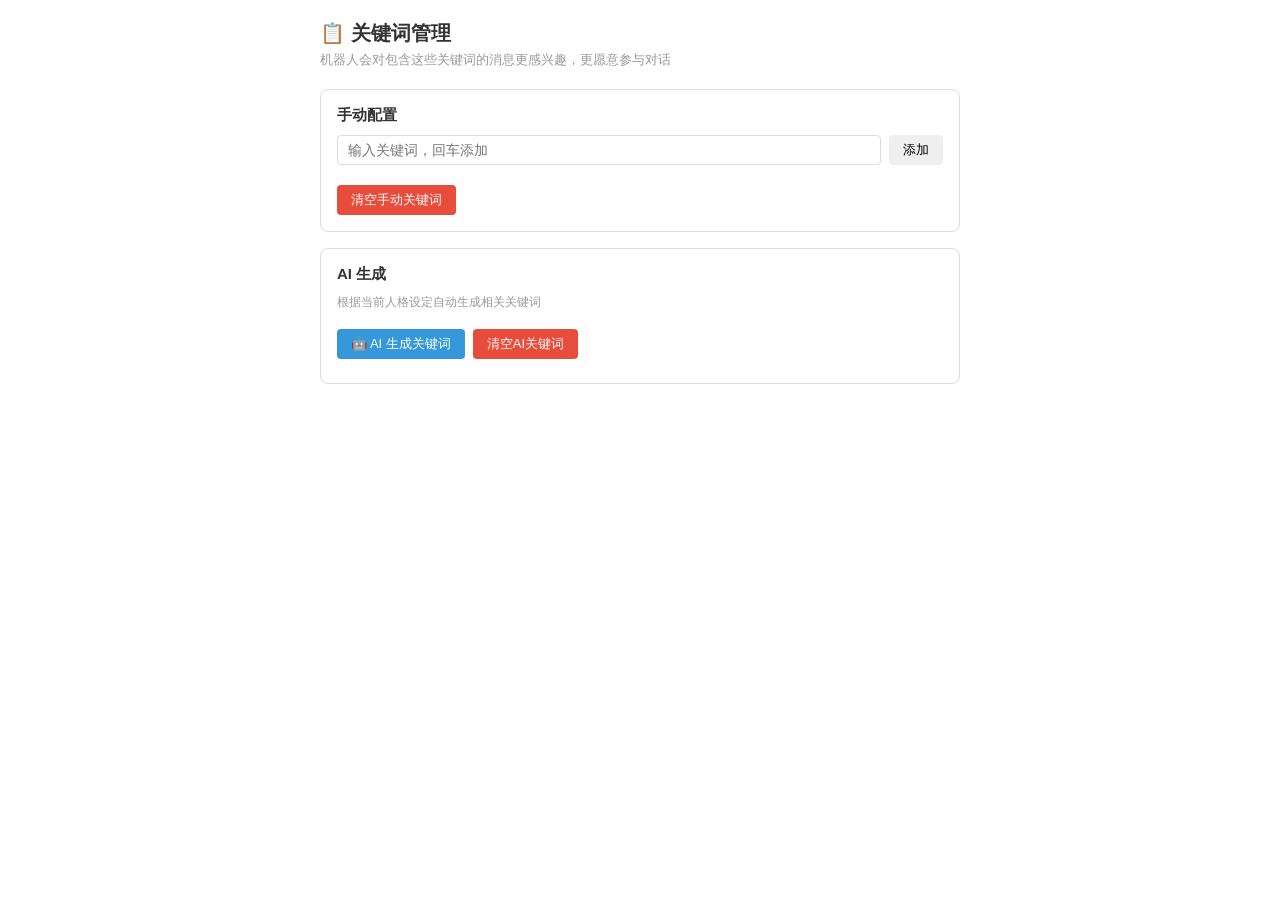
==== pages/keywords/index.html @ 3ef677cf "feat: WebUI关键词管理页面 + API" ====
<!doctype html>
<html lang="zh-CN">
<head>
  <meta charset="utf-8" />
  <title>关键词管理</title>
  <link rel="stylesheet" href="./style.css" />
</head>
<body>
  <div class="container">
    <h2>📋 关键词管理</h2>
    <p class="desc">机器人会对包含这些关键词的消息更感兴趣，更愿意参与对话</p>

    <div class="section">
      <h3>手动配置</h3>
      <div class="input-row">
        <input type="text" id="manualInput" placeholder="输入关键词，回车添加" />
        <button id="addBtn">添加</button>
      </div>
      <div class="tags" id="manualTags"></div>
      <button class="btn-danger" id="clearManual">清空手动关键词</button>
    </div>

    <div class="section">
      <h3>AI 生成</h3>
      <p class="hint">根据当前人格设定自动生成相关关键词</p>
      <div class="tags" id="aiTags"></div>
      <div class="btn-row">
        <button class="btn-primary" id="genBtn">🤖 AI 生成关键词</button>
        <button class="btn-danger" id="clearAi">清空AI关键词</button>
      </div>
      <div id="genStatus" class="status"></div>
    </div>
  </div>
  <script type="module" src="./app.js"></script>
</body>
</html>
---- pages/keywords/style.css ----
:root {
  --bg: #fff;
  --text: #333;
  --border: #ddd;
  --tag-bg: #e8f0fe;
  --tag-ai-bg: #fef3e8;
  --danger: #e74c3c;
  --primary: #3498db;
}

[data-theme="dark"] {
  --bg: #1e1e1e;
  --text: #ccc;
  --border: #444;
  --tag-bg: #2a3a4a;
  --tag-ai-bg: #3a302a;
  --danger: #e74c3c;
  --primary: #5dade2;
}

* { box-sizing: border-box; margin: 0; padding: 0; }

body {
  background: var(--bg);
  color: var(--text);
  font-family: -apple-system, BlinkMacSystemFont, "Segoe UI", Roboto, sans-serif;
  padding: 20px;
}

.container { max-width: 640px; margin: 0 auto; }

h2 { font-size: 20px; margin-bottom: 4px; }
.desc { font-size: 13px; color: #999; margin-bottom: 20px; }

.section {
  border: 1px solid var(--border);
  border-radius: 8px;
  padding: 16px;
  margin-bottom: 16px;
}

.section h3 { font-size: 15px; margin-bottom: 10px; }

.hint { font-size: 12px; color: #999; margin-bottom: 8px; }

.input-row { display: flex; gap: 8px; margin-bottom: 10px; }
.input-row input {
  flex: 1;
  padding: 6px 10px;
  border: 1px solid var(--border);
  border-radius: 4px;
  background: var(--bg);
  color: var(--text);
  font-size: 14px;
}

button {
  padding: 6px 14px;
  border: none;
  border-radius: 4px;
  cursor: pointer;
  font-size: 13px;
}

.btn-primary { background: var(--primary); color: #fff; }
.btn-primary:disabled { opacity: 0.5; cursor: default; }
.btn-danger { background: var(--danger); color: #fff; }

.btn-row { display: flex; gap: 8px; margin-bottom: 8px; }

.tags { display: flex; flex-wrap: wrap; gap: 6px; margin-bottom: 10px; }

.tag {
  display: inline-flex;
  align-items: center;
  gap: 4px;
  padding: 3px 8px;
  border-radius: 12px;
  font-size: 13px;
}

.tag.manual { background: var(--tag-bg); }
.tag.ai { background: var(--tag-ai-bg); }

.tag-del {
  background: none;
  border: none;
  cursor: pointer;
  color: var(--danger);
  font-size: 16px;
  line-height: 1;
  padding: 0 2px;
}

.empty { color: #999; font-size: 13px; }

.status { font-size: 13px; margin-top: 4px; }
.status.success { color: #27ae60; }
.status.error { color: var(--danger); }
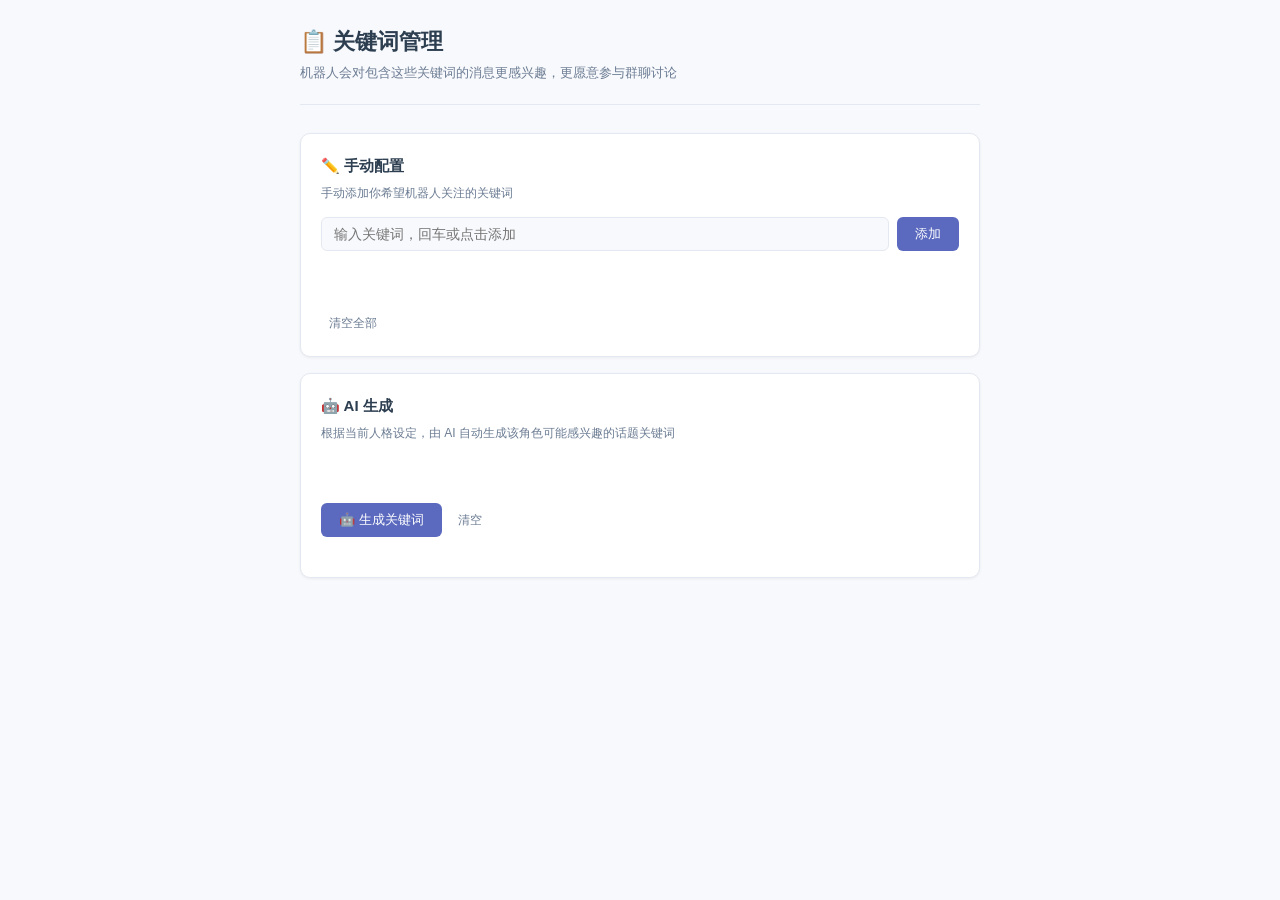
==== commit c90e0c0a: "fix: provider兼容 + UI美化" ====
--- a/pages/keywords/index.html
+++ b/pages/keywords/index.html
@@ -7,26 +7,33 @@
 </head>
 <body>
   <div class="container">
-    <h2>📋 关键词管理</h2>
-    <p class="desc">机器人会对包含这些关键词的消息更感兴趣，更愿意参与对话</p>
+    <div class="header">
+      <h2>📋 关键词管理</h2>
+      <p>机器人会对包含这些关键词的消息更感兴趣，更愿意参与群聊讨论</p>
+    </div>
 
-    <div class="section">
-      <h3>手动配置</h3>
+    <div class="card">
+      <h3>✏️ 手动配置</h3>
+      <p class="hint">手动添加你希望机器人关注的关键词</p>
       <div class="input-row">
-        <input type="text" id="manualInput" placeholder="输入关键词，回车添加" />
-        <button id="addBtn">添加</button>
+        <input type="text" id="manualInput" placeholder="输入关键词，回车或点击添加" />
+        <button class="btn btn-primary" id="addBtn">添加</button>
       </div>
       <div class="tags" id="manualTags"></div>
-      <button class="btn-danger" id="clearManual">清空手动关键词</button>
+      <div class="actions">
+        <button class="btn btn-text" id="clearManual">清空全部</button>
+        <span style="font-size:12px;color:var(--text-secondary)" id="manualCount"></span>
+      </div>
     </div>
 
-    <div class="section">
-      <h3>AI 生成</h3>
-      <p class="hint">根据当前人格设定自动生成相关关键词</p>
+    <div class="card">
+      <h3>🤖 AI 生成</h3>
+      <p class="hint">根据当前人格设定，由 AI 自动生成该角色可能感兴趣的话题关键词</p>
       <div class="tags" id="aiTags"></div>
-      <div class="btn-row">
-        <button class="btn-primary" id="genBtn">🤖 AI 生成关键词</button>
-        <button class="btn-danger" id="clearAi">清空AI关键词</button>
+      <div class="actions">
+        <button class="btn btn-primary" id="genBtn">🤖 生成关键词</button>
+        <button class="btn btn-text" id="clearAi">清空</button>
+        <span style="font-size:12px;color:var(--text-secondary)" id="aiCount"></span>
       </div>
       <div id="genStatus" class="status"></div>
     </div>
--- a/pages/keywords/style.css
+++ b/pages/keywords/style.css
@@ -1,99 +1,171 @@
 :root {
-  --bg: #fff;
-  --text: #333;
-  --border: #ddd;
-  --tag-bg: #e8f0fe;
-  --tag-ai-bg: #fef3e8;
+  --bg: #f8f9fc;
+  --card-bg: #fff;
+  --text: #2c3e50;
+  --text-secondary: #6b7c93;
+  --border: #e4e8f0;
+  --accent: #5b6abf;
+  --accent-hover: #4a56a8;
+  --tag-manual: #ede9fe;
+  --tag-manual-text: #6d28d9;
+  --tag-ai: #fef3c7;
+  --tag-ai-text: #b45309;
   --danger: #e74c3c;
-  --primary: #3498db;
+  --danger-hover: #c0392b;
+  --radius: 10px;
+  --shadow: 0 1px 3px rgba(0,0,0,0.06);
 }
 
 [data-theme="dark"] {
-  --bg: #1e1e1e;
-  --text: #ccc;
-  --border: #444;
-  --tag-bg: #2a3a4a;
-  --tag-ai-bg: #3a302a;
-  --danger: #e74c3c;
-  --primary: #5dade2;
+  --bg: #1a1d2e;
+  --card-bg: #242840;
+  --text: #d0d4e4;
+  --text-secondary: #8b90a8;
+  --border: #353a55;
+  --accent: #7c8aff;
+  --accent-hover: #5f6fe0;
+  --tag-manual: #2d2a4a;
+  --tag-manual-text: #a78bfa;
+  --tag-ai: #3d3020;
+  --tag-ai-text: #f59e0b;
 }
 
 * { box-sizing: border-box; margin: 0; padding: 0; }
-
 body {
   background: var(--bg);
   color: var(--text);
-  font-family: -apple-system, BlinkMacSystemFont, "Segoe UI", Roboto, sans-serif;
-  padding: 20px;
+  font-family: -apple-system, BlinkMacSystemFont, "Segoe UI", "PingFang SC", "Microsoft YaHei", sans-serif;
+  padding: 24px;
+  line-height: 1.6;
 }
 
-.container { max-width: 640px; margin: 0 auto; }
+.container { max-width: 680px; margin: 0 auto; }
 
-h2 { font-size: 20px; margin-bottom: 4px; }
-.desc { font-size: 13px; color: #999; margin-bottom: 20px; }
+.header {
+  margin-bottom: 28px;
+  padding-bottom: 20px;
+  border-bottom: 1px solid var(--border);
+}
+.header h2 { font-size: 22px; font-weight: 600; }
+.header p { font-size: 13px; color: var(--text-secondary); margin-top: 4px; }
 
-.section {
+.card {
+  background: var(--card-bg);
   border: 1px solid var(--border);
-  border-radius: 8px;
-  padding: 16px;
+  border-radius: var(--radius);
+  padding: 20px;
   margin-bottom: 16px;
+  box-shadow: var(--shadow);
+}
+.card h3 {
+  font-size: 15px;
+  font-weight: 600;
+  margin-bottom: 6px;
+}
+.card .hint {
+  font-size: 12px;
+  color: var(--text-secondary);
+  margin-bottom: 14px;
 }
 
-.section h3 { font-size: 15px; margin-bottom: 10px; }
-
-.hint { font-size: 12px; color: #999; margin-bottom: 8px; }
-
-.input-row { display: flex; gap: 8px; margin-bottom: 10px; }
+.input-row { display: flex; gap: 8px; }
 .input-row input {
   flex: 1;
-  padding: 6px 10px;
+  padding: 8px 12px;
   border: 1px solid var(--border);
-  border-radius: 4px;
+  border-radius: 6px;
   background: var(--bg);
   color: var(--text);
   font-size: 14px;
+  outline: none;
+  transition: border-color 0.2s;
 }
+.input-row input:focus { border-color: var(--accent); }
 
-button {
-  padding: 6px 14px;
+.btn {
+  padding: 8px 18px;
   border: none;
-  border-radius: 4px;
+  border-radius: 6px;
   cursor: pointer;
   font-size: 13px;
+  font-weight: 500;
+  transition: all 0.15s;
 }
+.btn-primary { background: var(--accent); color: #fff; }
+.btn-primary:hover { background: var(--accent-hover); }
+.btn-primary:disabled { opacity: 0.45; cursor: not-allowed; }
+.btn-danger { background: none; color: var(--danger); border: 1px solid var(--danger); }
+.btn-danger:hover { background: var(--danger); color: #fff; }
+.btn-text { background: none; color: var(--text-secondary); padding: 4px 8px; font-size: 12px; }
+.btn-text:hover { color: var(--danger); }
 
-.btn-primary { background: var(--primary); color: #fff; }
-.btn-primary:disabled { opacity: 0.5; cursor: default; }
-.btn-danger { background: var(--danger); color: #fff; }
-
-.btn-row { display: flex; gap: 8px; margin-bottom: 8px; }
-
-.tags { display: flex; flex-wrap: wrap; gap: 6px; margin-bottom: 10px; }
+.tags {
+  display: flex;
+  flex-wrap: wrap;
+  gap: 8px;
+  margin: 14px 0;
+  min-height: 32px;
+}
 
 .tag {
   display: inline-flex;
   align-items: center;
-  gap: 4px;
-  padding: 3px 8px;
-  border-radius: 12px;
+  gap: 5px;
+  padding: 5px 12px;
+  border-radius: 20px;
   font-size: 13px;
+  font-weight: 500;
+  animation: fadeIn 0.2s ease;
 }
+@keyframes fadeIn { from { opacity: 0; transform: scale(0.9); } to { opacity: 1; transform: scale(1); } }
 
-.tag.manual { background: var(--tag-bg); }
-.tag.ai { background: var(--tag-ai-bg); }
+.tag.manual { background: var(--tag-manual); color: var(--tag-manual-text); }
+.tag.ai { background: var(--tag-ai); color: var(--tag-ai-text); }
 
 .tag-del {
   background: none;
   border: none;
   cursor: pointer;
-  color: var(--danger);
+  color: inherit;
+  opacity: 0.5;
   font-size: 16px;
   line-height: 1;
   padding: 0 2px;
+  transition: opacity 0.15s;
+}
+.tag-del:hover { opacity: 1; }
+
+.empty {
+  color: var(--text-secondary);
+  font-size: 13px;
+  padding: 4px 0;
+  opacity: 0.7;
 }
 
-.empty { color: #999; font-size: 13px; }
+.actions {
+  display: flex;
+  gap: 8px;
+  align-items: center;
+  margin-top: 4px;
+}
 
-.status { font-size: 13px; margin-top: 4px; }
+.status {
+  font-size: 13px;
+  margin-top: 8px;
+  padding: 6px 0;
+  transition: color 0.2s;
+}
 .status.success { color: #27ae60; }
 .status.error { color: var(--danger); }
+
+.spinner {
+  display: inline-block;
+  width: 14px; height: 14px;
+  border: 2px solid rgba(255,255,255,0.3);
+  border-top-color: #fff;
+  border-radius: 50%;
+  animation: spin 0.6s linear infinite;
+  margin-right: 6px;
+  vertical-align: middle;
+}
+@keyframes spin { to { transform: rotate(360deg); } }
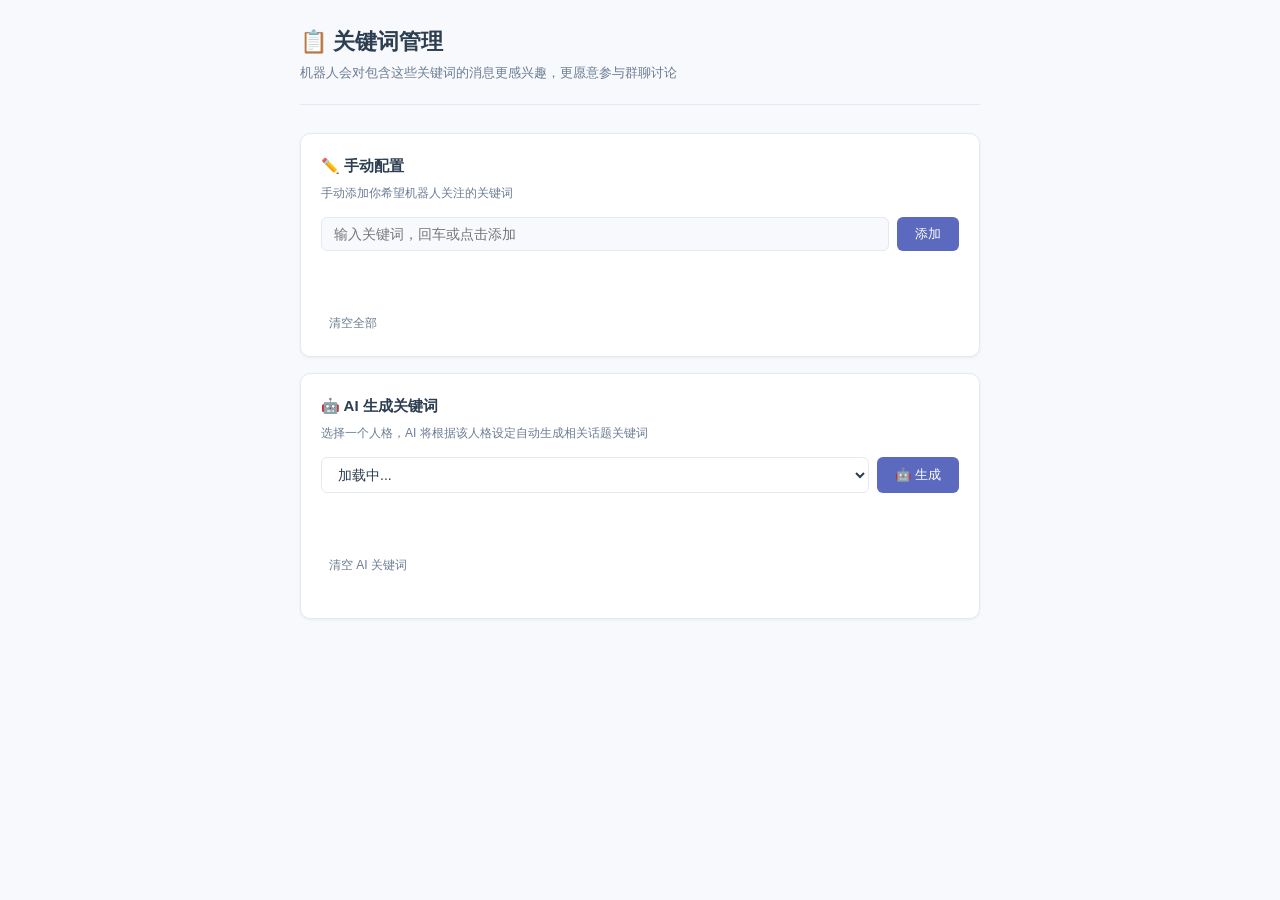
==== commit 3fc47287: "feat: WebUI关键词生成支持选择人格" ====
--- a/pages/keywords/index.html
+++ b/pages/keywords/index.html
@@ -27,12 +27,17 @@
     </div>
 
     <div class="card">
-      <h3>🤖 AI 生成</h3>
-      <p class="hint">根据当前人格设定，由 AI 自动生成该角色可能感兴趣的话题关键词</p>
+      <h3>🤖 AI 生成关键词</h3>
+      <p class="hint">选择一个人格，AI 将根据该人格设定自动生成相关话题关键词</p>
+      <div class="input-row">
+        <select id="personaSelect" style="flex:1">
+          <option value="">加载中...</option>
+        </select>
+        <button class="btn btn-primary" id="genBtn">🤖 生成</button>
+      </div>
       <div class="tags" id="aiTags"></div>
       <div class="actions">
-        <button class="btn btn-primary" id="genBtn">🤖 生成关键词</button>
-        <button class="btn btn-text" id="clearAi">清空</button>
+        <button class="btn btn-text" id="clearAi">清空 AI 关键词</button>
         <span style="font-size:12px;color:var(--text-secondary)" id="aiCount"></span>
       </div>
       <div id="genStatus" class="status"></div>
--- a/pages/keywords/style.css
+++ b/pages/keywords/style.css
@@ -81,6 +81,18 @@
   transition: border-color 0.2s;
 }
 .input-row input:focus { border-color: var(--accent); }
+.input-row select {
+  padding: 8px 12px;
+  border: 1px solid var(--border);
+  border-radius: 6px;
+  background: var(--card-bg);
+  color: var(--text);
+  font-size: 14px;
+  outline: none;
+  cursor: pointer;
+  transition: border-color 0.2s;
+}
+.input-row select:focus { border-color: var(--accent); }
 
 .btn {
   padding: 8px 18px;
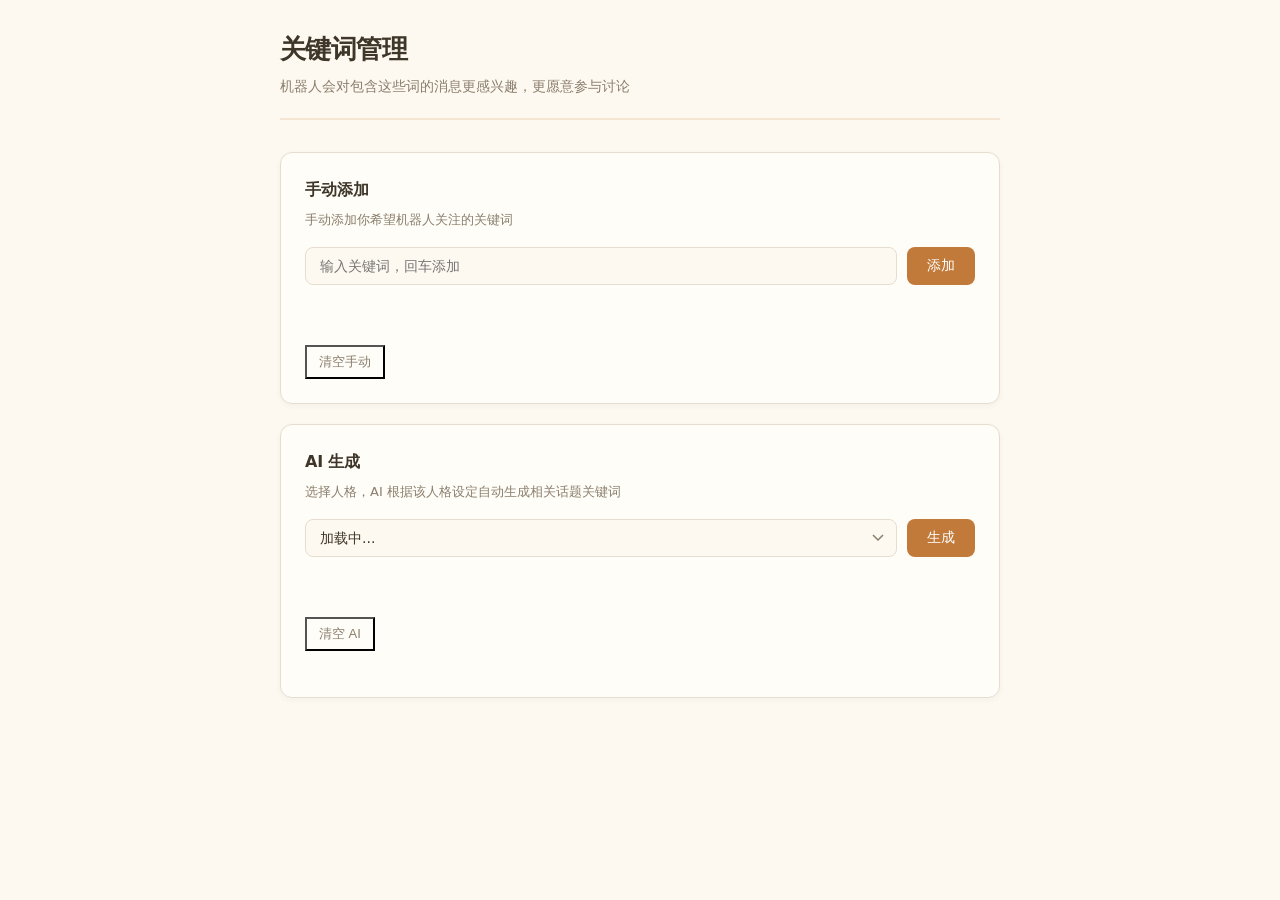
==== commit 3f13de46: "design: frontend-design skill重构WebUI — 暖调手工感美学" ====
--- a/pages/keywords/index.html
+++ b/pages/keywords/index.html
@@ -3,44 +3,42 @@
 <head>
   <meta charset="utf-8" />
   <title>关键词管理</title>
-  <link rel="stylesheet" href="./style.css" />
+  <link rel="stylesheet" href="../shared.css" />
 </head>
 <body>
   <div class="container">
-    <div class="header">
-      <h2>📋 关键词管理</h2>
-      <p>机器人会对包含这些关键词的消息更感兴趣，更愿意参与群聊讨论</p>
+    <div class="page-hd">
+      <h2>关键词管理</h2>
+      <p>机器人会对包含这些词的消息更感兴趣，更愿意参与讨论</p>
     </div>
 
     <div class="card">
-      <h3>✏️ 手动配置</h3>
+      <h3>手动添加</h3>
       <p class="hint">手动添加你希望机器人关注的关键词</p>
       <div class="input-row">
-        <input type="text" id="manualInput" placeholder="输入关键词，回车或点击添加" />
+        <input type="text" id="manualInput" placeholder="输入关键词，回车添加" />
         <button class="btn btn-primary" id="addBtn">添加</button>
       </div>
       <div class="tags" id="manualTags"></div>
       <div class="actions">
-        <button class="btn btn-text" id="clearManual">清空全部</button>
-        <span style="font-size:12px;color:var(--text-secondary)" id="manualCount"></span>
+        <button class="btn-ghost" id="clearManual">清空手动</button>
+        <span style="font-size:12px;color:var(--muted)" id="manualCount"></span>
       </div>
     </div>
 
     <div class="card">
-      <h3>🤖 AI 生成关键词</h3>
-      <p class="hint">选择一个人格，AI 将根据该人格设定自动生成相关话题关键词</p>
+      <h3>AI 生成</h3>
+      <p class="hint">选择人格，AI 根据该人格设定自动生成相关话题关键词</p>
       <div class="input-row">
-        <select id="personaSelect" style="flex:1">
-          <option value="">加载中...</option>
-        </select>
-        <button class="btn btn-primary" id="genBtn">🤖 生成</button>
+        <select id="personaSelect"><option value="">加载中...</option></select>
+        <button class="btn btn-primary" id="genBtn">生成</button>
       </div>
       <div class="tags" id="aiTags"></div>
       <div class="actions">
-        <button class="btn btn-text" id="clearAi">清空 AI 关键词</button>
-        <span style="font-size:12px;color:var(--text-secondary)" id="aiCount"></span>
+        <button class="btn-ghost" id="clearAi">清空 AI</button>
+        <span style="font-size:12px;color:var(--muted)" id="aiCount"></span>
       </div>
-      <div id="genStatus" class="status"></div>
+      <div class="status-line" id="genStatus"></div>
     </div>
   </div>
   <script type="module" src="./app.js"></script>
--- a/pages/shared.css
+++ b/pages/shared.css
@@ -0,0 +1,292 @@
+:root {
+  --cream: #fef9f0;
+  --paper: #fffdf7;
+  --charcoal: #3d3629;
+  --muted: #8a7e6e;
+  --faint: #e6ddd0;
+  --amber: #c17a3a;
+  --amber-light: #f5e6d3;
+  --sage: #7a9a6e;
+  --sage-light: #e8f0e3;
+  --terracotta: #c15b3b;
+  --terracotta-light: #fce8e2;
+  --radius: 12px;
+  --radius-sm: 8px;
+}
+
+[data-theme="dark"] {
+  --cream: #2a2520;
+  --paper: #38332d;
+  --charcoal: #e8e0d0;
+  --muted: #a39888;
+  --faint: #4a4540;
+  --amber: #d4a05a;
+  --amber-light: #3d3025;
+  --sage: #8db580;
+  --sage-light: #2d3528;
+  --terracotta: #d46a52;
+  --terracotta-light: #3d2825;
+}
+
+* { box-sizing: border-box; margin: 0; padding: 0; }
+
+body {
+  background: var(--cream);
+  color: var(--charcoal);
+  font-family: "PingFang SC", "Microsoft YaHei", -apple-system, system-ui, sans-serif;
+  font-size: 15px;
+  line-height: 1.65;
+  padding: 28px 24px;
+  min-height: 100vh;
+}
+
+h1, h2, h3 {
+  font-weight: 600;
+  letter-spacing: -0.01em;
+}
+
+.container { max-width: 720px; margin: 0 auto; }
+
+/* ── Header ─────────────────────────── */
+
+.page-hd {
+  margin-bottom: 32px;
+  padding-bottom: 20px;
+  border-bottom: 2px solid var(--amber-light);
+}
+.page-hd h2 {
+  font-size: 26px;
+  color: var(--charcoal);
+  letter-spacing: -0.02em;
+}
+.page-hd p {
+  font-size: 14px;
+  color: var(--muted);
+  margin-top: 4px;
+}
+
+/* ── Card ──────────────────────────── */
+
+.card {
+  background: var(--paper);
+  border: 1px solid var(--faint);
+  border-radius: var(--radius);
+  padding: 24px;
+  margin-bottom: 20px;
+  box-shadow: 0 2px 6px rgba(0,0,0,0.04);
+  transition: box-shadow 0.2s;
+}
+.card:hover { box-shadow: 0 4px 14px rgba(0,0,0,0.07); }
+
+.card h3 {
+  font-size: 16px;
+  margin-bottom: 6px;
+  display: flex;
+  align-items: center;
+  gap: 8px;
+}
+.card h3 .icon { font-size: 20px; }
+
+.card .hint {
+  font-size: 13px;
+  color: var(--muted);
+  margin-bottom: 16px;
+}
+
+/* ── Form Controls ──────────────────── */
+
+.input-row {
+  display: flex;
+  gap: 10px;
+  margin-bottom: 12px;
+}
+.input-row input, .input-row select {
+  flex: 1;
+  padding: 10px 14px;
+  border: 1.5px solid var(--faint);
+  border-radius: var(--radius-sm);
+  background: var(--cream);
+  color: var(--charcoal);
+  font-size: 14px;
+  font-family: inherit;
+  outline: none;
+  transition: border-color 0.2s, box-shadow 0.2s;
+}
+.input-row input:focus, .input-row select:focus {
+  border-color: var(--amber);
+  box-shadow: 0 0 0 3px var(--amber-light);
+}
+.input-row select { cursor: pointer; appearance: none; background-image: url("data:image/svg+xml,%3Csvg xmlns='http://www.w3.org/2000/svg' width='12' height='8'%3E%3Cpath d='M1 1l5 5 5-5' stroke='%238a7e6e' stroke-width='1.5' fill='none'/%3E%3C/svg%3E"); background-repeat: no-repeat; background-position: right 12px center; padding-right: 32px; }
+
+.btn {
+  display: inline-flex;
+  align-items: center;
+  gap: 6px;
+  padding: 9px 20px;
+  border: none;
+  border-radius: var(--radius-sm);
+  cursor: pointer;
+  font-size: 14px;
+  font-weight: 500;
+  font-family: inherit;
+  transition: all 0.15s;
+}
+.btn-primary {
+  background: var(--amber);
+  color: #fff;
+}
+.btn-primary:hover { background: var(--terracotta); transform: translateY(-1px); }
+.btn-primary:disabled { opacity: 0.45; cursor: not-allowed; transform: none; }
+
+.btn-ghost {
+  background: none;
+  color: var(--muted);
+  padding: 6px 12px;
+  font-size: 13px;
+}
+.btn-ghost:hover { color: var(--terracotta); }
+
+/* ── Tags ───────────────────────────── */
+
+.tags {
+  display: flex;
+  flex-wrap: wrap;
+  gap: 8px;
+  margin: 14px 0;
+  min-height: 32px;
+}
+
+.tag {
+  display: inline-flex;
+  align-items: center;
+  gap: 6px;
+  padding: 6px 14px;
+  border-radius: 20px;
+  font-size: 13px;
+  font-weight: 500;
+  animation: popIn 0.25s cubic-bezier(0.16, 1, 0.3, 1);
+}
+@keyframes popIn {
+  from { opacity: 0; transform: scale(0.85); }
+  to { opacity: 1; transform: scale(1); }
+}
+
+.tag.manual {
+  background: var(--amber-light);
+  color: var(--amber);
+}
+.tag.ai {
+  background: var(--sage-light);
+  color: var(--sage);
+}
+
+.tag-del {
+  background: none;
+  border: none;
+  cursor: pointer;
+  color: inherit;
+  opacity: 0.5;
+  font-size: 17px;
+  line-height: 1;
+  padding: 0;
+  transition: opacity 0.15s;
+}
+.tag-del:hover { opacity: 1; }
+
+.empty-msg {
+  color: var(--muted);
+  font-size: 13px;
+  padding: 4px 0;
+  opacity: 0.7;
+}
+
+/* ── Actions ────────────────────────── */
+
+.actions {
+  display: flex;
+  align-items: center;
+  gap: 10px;
+  margin-top: 4px;
+}
+
+.status-line {
+  font-size: 13px;
+  margin-top: 10px;
+  padding: 6px 0;
+}
+.status-line.success { color: var(--sage); }
+.status-line.error { color: var(--terracotta); }
+
+.auto-refresh { font-size: 12px; color: var(--muted); }
+
+/* ── Spinner ────────────────────────── */
+
+.spinner {
+  display: inline-block;
+  width: 16px; height: 16px;
+  border: 2px solid rgba(255,255,255,0.25);
+  border-top-color: #fff;
+  border-radius: 50%;
+  animation: spin 0.5s linear infinite;
+}
+@keyframes spin { to { transform: rotate(360deg); } }
+
+/* ── Table ──────────────────────────── */
+
+table { width: 100%; border-collapse: collapse; }
+thead th {
+  padding: 12px 14px;
+  text-align: left;
+  font-size: 12px;
+  font-weight: 600;
+  text-transform: uppercase;
+  letter-spacing: 0.05em;
+  color: var(--muted);
+  border-bottom: 1.5px solid var(--faint);
+}
+tbody td {
+  padding: 14px;
+  font-size: 14px;
+  border-bottom: 1px solid var(--faint);
+}
+
+td:nth-child(2) { font-family: "SF Mono", "Cascadia Code", "Consolas", monospace; font-size: 12px; white-space: nowrap; letter-spacing: -0.5px; }
+
+td:nth-child(5) { font-weight: 600; }
+
+/* ── Flow bar ───────────────────────── */
+
+.flow-row { display: flex; align-items: center; gap: 10px; }
+.flow-bar-wrap {
+  flex: 1;
+  height: 8px;
+  background: var(--faint);
+  border-radius: 4px;
+  overflow: hidden;
+}
+.flow-bar-fill {
+  height: 100%;
+  border-radius: 4px;
+  transition: width 0.6s cubic-bezier(0.16, 1, 0.3, 1);
+}
+.flow-bar-fill.low { background: var(--muted); }
+.flow-bar-fill.mid { background: var(--amber); }
+.flow-bar-fill.high { background: var(--terracotta); }
+.flow-val { font-size: 13px; font-weight: 600; min-width: 36px; text-align: right; }
+
+/* ── Meta bar ───────────────────────── */
+
+.meta-bar {
+  display: flex;
+  gap: 16px;
+  font-size: 12px;
+  color: var(--muted);
+  margin-top: 8px;
+}
+.meta-bar span { display: flex; align-items: center; gap: 4px; }
+.meta-dot {
+  width: 8px; height: 8px;
+  border-radius: 50%;
+  background: var(--sage);
+}
+.meta-dot.off { background: var(--muted); }
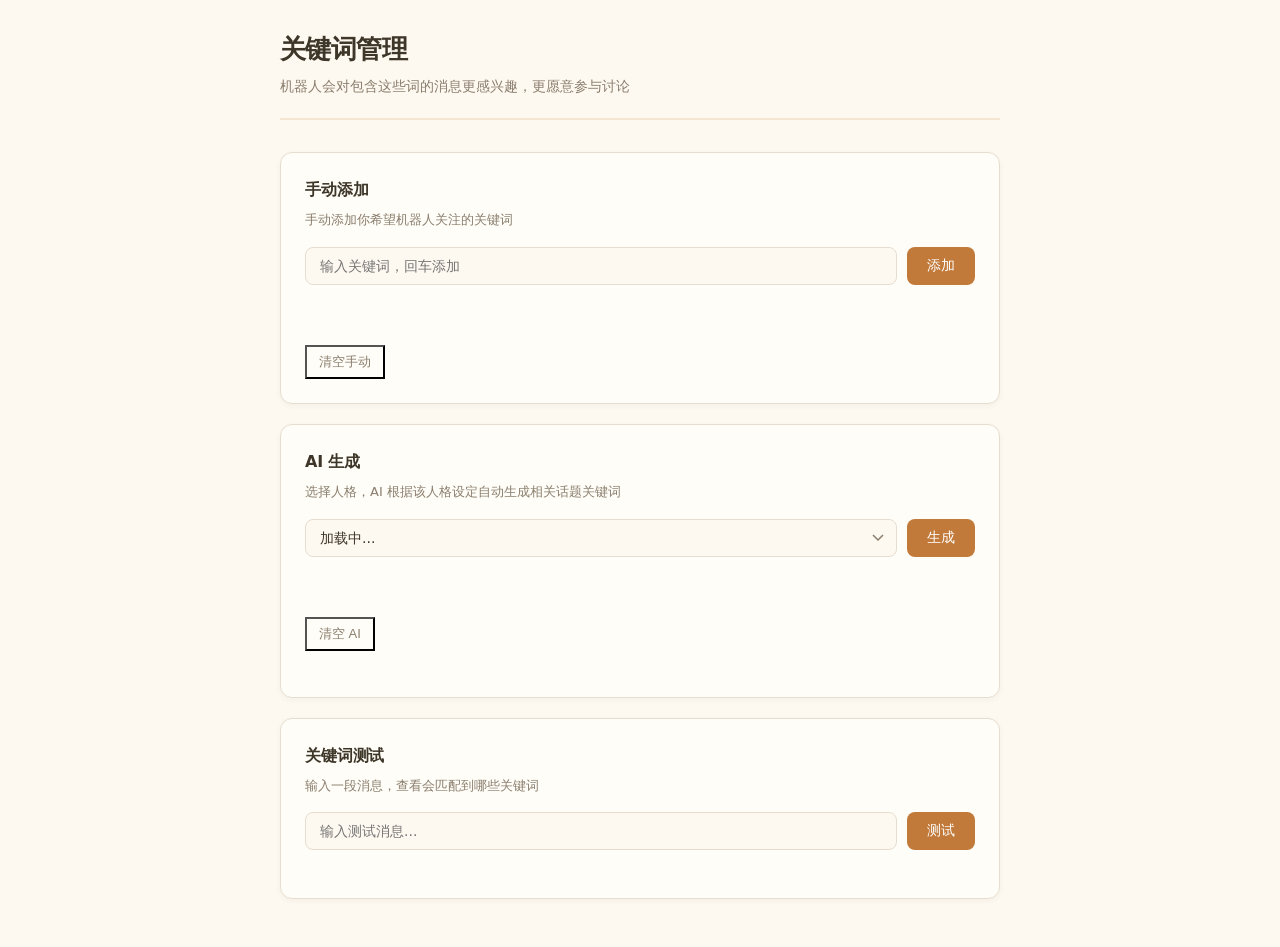
==== commit 35d6f2da: "feat: 可配置关键词数量 + 关键词测试器" ====
--- a/pages/keywords/index.html
+++ b/pages/keywords/index.html
@@ -3,7 +3,7 @@
 <head>
   <meta charset="utf-8" />
   <title>关键词管理</title>
-  <link rel="stylesheet" href="../shared.css" />
+  <link rel="stylesheet" href="./style.css" />
 </head>
 <body>
   <div class="container">
@@ -40,6 +40,16 @@
       </div>
       <div class="status-line" id="genStatus"></div>
     </div>
+
+    <div class="card">
+      <h3>关键词测试</h3>
+      <p class="hint">输入一段消息，查看会匹配到哪些关键词</p>
+      <div class="input-row">
+        <input type="text" id="testInput" placeholder="输入测试消息..." />
+        <button class="btn btn-primary" id="testBtn">测试</button>
+      </div>
+      <div class="status-line" id="testResult"></div>
+    </div>
   </div>
   <script type="module" src="./app.js"></script>
 </body>
--- a/pages/keywords/style.css
+++ b/pages/keywords/style.css
@@ -0,0 +1,292 @@
+:root {
+  --cream: #fef9f0;
+  --paper: #fffdf7;
+  --charcoal: #3d3629;
+  --muted: #8a7e6e;
+  --faint: #e6ddd0;
+  --amber: #c17a3a;
+  --amber-light: #f5e6d3;
+  --sage: #7a9a6e;
+  --sage-light: #e8f0e3;
+  --terracotta: #c15b3b;
+  --terracotta-light: #fce8e2;
+  --radius: 12px;
+  --radius-sm: 8px;
+}
+
+[data-theme="dark"] {
+  --cream: #2a2520;
+  --paper: #38332d;
+  --charcoal: #e8e0d0;
+  --muted: #a39888;
+  --faint: #4a4540;
+  --amber: #d4a05a;
+  --amber-light: #3d3025;
+  --sage: #8db580;
+  --sage-light: #2d3528;
+  --terracotta: #d46a52;
+  --terracotta-light: #3d2825;
+}
+
+* { box-sizing: border-box; margin: 0; padding: 0; }
+
+body {
+  background: var(--cream);
+  color: var(--charcoal);
+  font-family: "PingFang SC", "Microsoft YaHei", -apple-system, system-ui, sans-serif;
+  font-size: 15px;
+  line-height: 1.65;
+  padding: 28px 24px;
+  min-height: 100vh;
+}
+
+h1, h2, h3 {
+  font-weight: 600;
+  letter-spacing: -0.01em;
+}
+
+.container { max-width: 720px; margin: 0 auto; }
+
+/* ── Header ─────────────────────────── */
+
+.page-hd {
+  margin-bottom: 32px;
+  padding-bottom: 20px;
+  border-bottom: 2px solid var(--amber-light);
+}
+.page-hd h2 {
+  font-size: 26px;
+  color: var(--charcoal);
+  letter-spacing: -0.02em;
+}
+.page-hd p {
+  font-size: 14px;
+  color: var(--muted);
+  margin-top: 4px;
+}
+
+/* ── Card ──────────────────────────── */
+
+.card {
+  background: var(--paper);
+  border: 1px solid var(--faint);
+  border-radius: var(--radius);
+  padding: 24px;
+  margin-bottom: 20px;
+  box-shadow: 0 2px 6px rgba(0,0,0,0.04);
+  transition: box-shadow 0.2s;
+}
+.card:hover { box-shadow: 0 4px 14px rgba(0,0,0,0.07); }
+
+.card h3 {
+  font-size: 16px;
+  margin-bottom: 6px;
+  display: flex;
+  align-items: center;
+  gap: 8px;
+}
+.card h3 .icon { font-size: 20px; }
+
+.card .hint {
+  font-size: 13px;
+  color: var(--muted);
+  margin-bottom: 16px;
+}
+
+/* ── Form Controls ──────────────────── */
+
+.input-row {
+  display: flex;
+  gap: 10px;
+  margin-bottom: 12px;
+}
+.input-row input, .input-row select {
+  flex: 1;
+  padding: 10px 14px;
+  border: 1.5px solid var(--faint);
+  border-radius: var(--radius-sm);
+  background: var(--cream);
+  color: var(--charcoal);
+  font-size: 14px;
+  font-family: inherit;
+  outline: none;
+  transition: border-color 0.2s, box-shadow 0.2s;
+}
+.input-row input:focus, .input-row select:focus {
+  border-color: var(--amber);
+  box-shadow: 0 0 0 3px var(--amber-light);
+}
+.input-row select { cursor: pointer; appearance: none; background-image: url("data:image/svg+xml,%3Csvg xmlns='http://www.w3.org/2000/svg' width='12' height='8'%3E%3Cpath d='M1 1l5 5 5-5' stroke='%238a7e6e' stroke-width='1.5' fill='none'/%3E%3C/svg%3E"); background-repeat: no-repeat; background-position: right 12px center; padding-right: 32px; }
+
+.btn {
+  display: inline-flex;
+  align-items: center;
+  gap: 6px;
+  padding: 9px 20px;
+  border: none;
+  border-radius: var(--radius-sm);
+  cursor: pointer;
+  font-size: 14px;
+  font-weight: 500;
+  font-family: inherit;
+  transition: all 0.15s;
+}
+.btn-primary {
+  background: var(--amber);
+  color: #fff;
+}
+.btn-primary:hover { background: var(--terracotta); transform: translateY(-1px); }
+.btn-primary:disabled { opacity: 0.45; cursor: not-allowed; transform: none; }
+
+.btn-ghost {
+  background: none;
+  color: var(--muted);
+  padding: 6px 12px;
+  font-size: 13px;
+}
+.btn-ghost:hover { color: var(--terracotta); }
+
+/* ── Tags ───────────────────────────── */
+
+.tags {
+  display: flex;
+  flex-wrap: wrap;
+  gap: 8px;
+  margin: 14px 0;
+  min-height: 32px;
+}
+
+.tag {
+  display: inline-flex;
+  align-items: center;
+  gap: 6px;
+  padding: 6px 14px;
+  border-radius: 20px;
+  font-size: 13px;
+  font-weight: 500;
+  animation: popIn 0.25s cubic-bezier(0.16, 1, 0.3, 1);
+}
+@keyframes popIn {
+  from { opacity: 0; transform: scale(0.85); }
+  to { opacity: 1; transform: scale(1); }
+}
+
+.tag.manual {
+  background: var(--amber-light);
+  color: var(--amber);
+}
+.tag.ai {
+  background: var(--sage-light);
+  color: var(--sage);
+}
+
+.tag-del {
+  background: none;
+  border: none;
+  cursor: pointer;
+  color: inherit;
+  opacity: 0.5;
+  font-size: 17px;
+  line-height: 1;
+  padding: 0;
+  transition: opacity 0.15s;
+}
+.tag-del:hover { opacity: 1; }
+
+.empty-msg {
+  color: var(--muted);
+  font-size: 13px;
+  padding: 4px 0;
+  opacity: 0.7;
+}
+
+/* ── Actions ────────────────────────── */
+
+.actions {
+  display: flex;
+  align-items: center;
+  gap: 10px;
+  margin-top: 4px;
+}
+
+.status-line {
+  font-size: 13px;
+  margin-top: 10px;
+  padding: 6px 0;
+}
+.status-line.success { color: var(--sage); }
+.status-line.error { color: var(--terracotta); }
+
+.auto-refresh { font-size: 12px; color: var(--muted); }
+
+/* ── Spinner ────────────────────────── */
+
+.spinner {
+  display: inline-block;
+  width: 16px; height: 16px;
+  border: 2px solid rgba(255,255,255,0.25);
+  border-top-color: #fff;
+  border-radius: 50%;
+  animation: spin 0.5s linear infinite;
+}
+@keyframes spin { to { transform: rotate(360deg); } }
+
+/* ── Table ──────────────────────────── */
+
+table { width: 100%; border-collapse: collapse; }
+thead th {
+  padding: 12px 14px;
+  text-align: left;
+  font-size: 12px;
+  font-weight: 600;
+  text-transform: uppercase;
+  letter-spacing: 0.05em;
+  color: var(--muted);
+  border-bottom: 1.5px solid var(--faint);
+}
+tbody td {
+  padding: 14px;
+  font-size: 14px;
+  border-bottom: 1px solid var(--faint);
+}
+
+td:nth-child(2) { font-family: "SF Mono", "Cascadia Code", "Consolas", monospace; font-size: 12px; white-space: nowrap; letter-spacing: -0.5px; }
+
+td:nth-child(5) { font-weight: 600; }
+
+/* ── Flow bar ───────────────────────── */
+
+.flow-row { display: flex; align-items: center; gap: 10px; }
+.flow-bar-wrap {
+  flex: 1;
+  height: 8px;
+  background: var(--faint);
+  border-radius: 4px;
+  overflow: hidden;
+}
+.flow-bar-fill {
+  height: 100%;
+  border-radius: 4px;
+  transition: width 0.6s cubic-bezier(0.16, 1, 0.3, 1);
+}
+.flow-bar-fill.low { background: var(--muted); }
+.flow-bar-fill.mid { background: var(--amber); }
+.flow-bar-fill.high { background: var(--terracotta); }
+.flow-val { font-size: 13px; font-weight: 600; min-width: 36px; text-align: right; }
+
+/* ── Meta bar ───────────────────────── */
+
+.meta-bar {
+  display: flex;
+  gap: 16px;
+  font-size: 12px;
+  color: var(--muted);
+  margin-top: 8px;
+}
+.meta-bar span { display: flex; align-items: center; gap: 4px; }
+.meta-dot {
+  width: 8px; height: 8px;
+  border-radius: 50%;
+  background: var(--sage);
+}
+.meta-dot.off { background: var(--muted); }
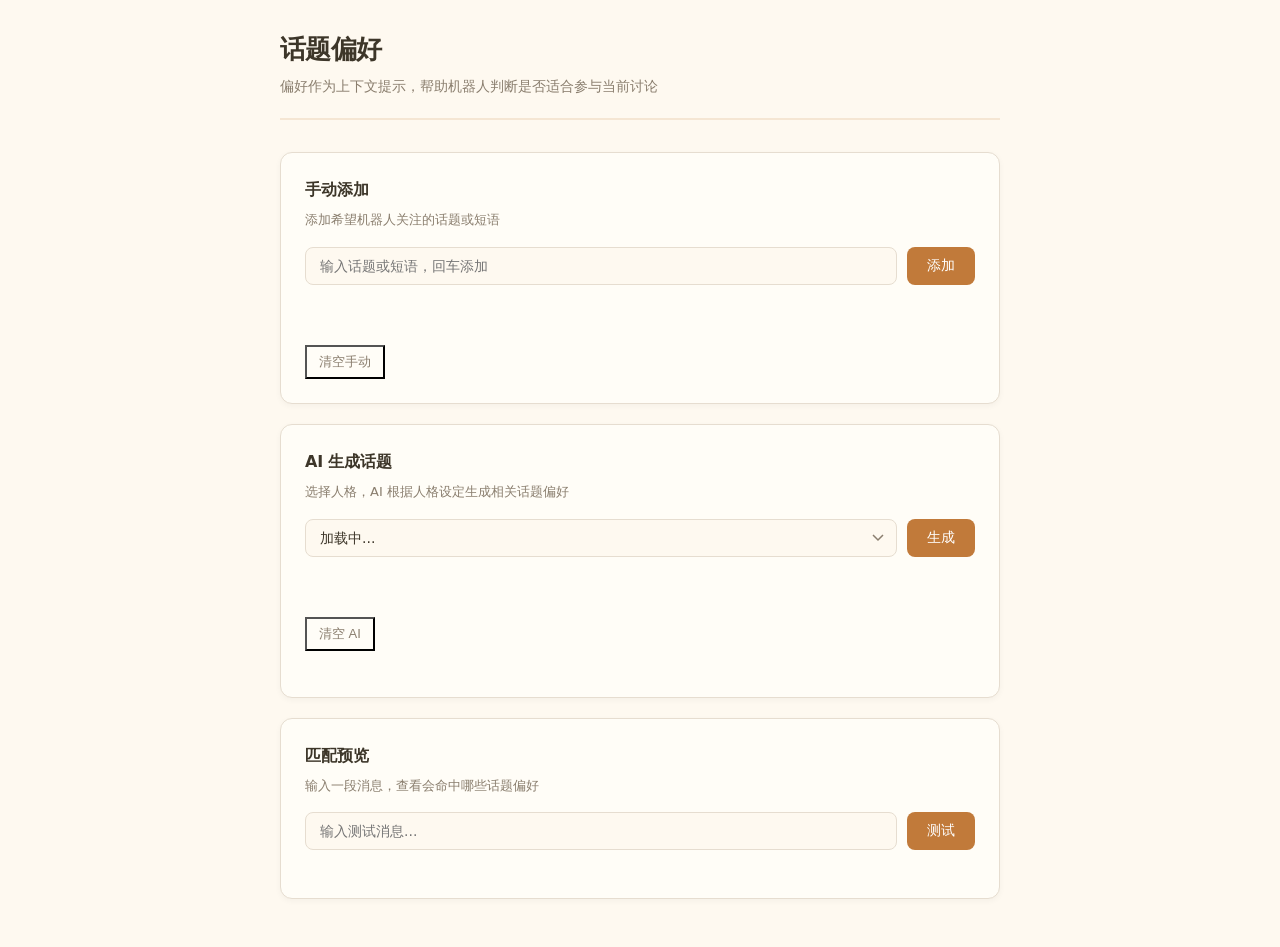
==== commit 0fcb03be: "feat: 关键词升级为话题偏好 + 最近决策展示 (v1.7.0) - 话题偏好默认仅作 AI 判断上下文，新增 keyword_boost_enabled 本地加成开关 - 群状态按 unifie" ====
--- a/pages/keywords/index.html
+++ b/pages/keywords/index.html
@@ -2,21 +2,21 @@
 <html lang="zh-CN">
 <head>
   <meta charset="utf-8" />
-  <title>关键词管理</title>
+  <title>话题偏好</title>
   <link rel="stylesheet" href="./style.css" />
 </head>
 <body>
   <div class="container">
     <div class="page-hd">
-      <h2>关键词管理</h2>
-      <p>机器人会对包含这些词的消息更感兴趣，更愿意参与讨论</p>
+      <h2>话题偏好</h2>
+      <p>偏好作为上下文提示，帮助机器人判断是否适合参与当前讨论</p>
     </div>
 
     <div class="card">
       <h3>手动添加</h3>
-      <p class="hint">手动添加你希望机器人关注的关键词</p>
+      <p class="hint">添加希望机器人关注的话题或短语</p>
       <div class="input-row">
-        <input type="text" id="manualInput" placeholder="输入关键词，回车添加" />
+        <input type="text" id="manualInput" placeholder="输入话题或短语，回车添加" />
         <button class="btn btn-primary" id="addBtn">添加</button>
       </div>
       <div class="tags" id="manualTags"></div>
@@ -27,8 +27,8 @@
     </div>
 
     <div class="card">
-      <h3>AI 生成</h3>
-      <p class="hint">选择人格，AI 根据该人格设定自动生成相关话题关键词</p>
+      <h3>AI 生成话题</h3>
+      <p class="hint">选择人格，AI 根据人格设定生成相关话题偏好</p>
       <div class="input-row">
         <select id="personaSelect"><option value="">加载中...</option></select>
         <button class="btn btn-primary" id="genBtn">生成</button>
@@ -42,8 +42,8 @@
     </div>
 
     <div class="card">
-      <h3>关键词测试</h3>
-      <p class="hint">输入一段消息，查看会匹配到哪些关键词</p>
+      <h3>匹配预览</h3>
+      <p class="hint">输入一段消息，查看会命中哪些话题偏好</p>
       <div class="input-row">
         <input type="text" id="testInput" placeholder="输入测试消息..." />
         <button class="btn btn-primary" id="testBtn">测试</button>
